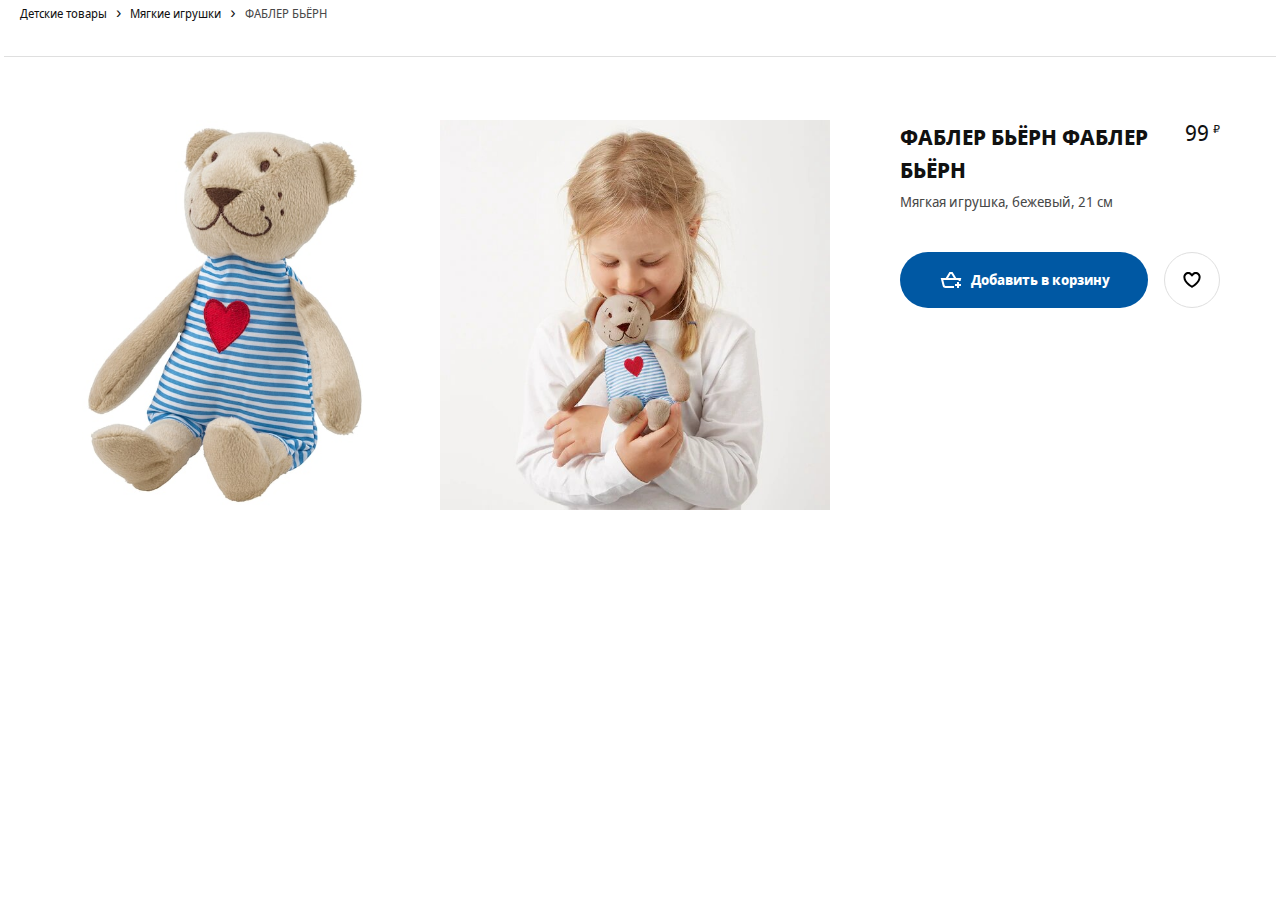
==== card.html @ f98097b5 "воркшоп начало" ====
<!DOCTYPE html>
<html lang="en">
<head>
	<meta charset="UTF-8">
	<meta name="viewport" content="width=device-width, user-scalable=no, initial-scale=1.0, maximum-scale=1.0, minimum-scale=1.0">
	<meta http-equiv="X-UA-Compatible" content="ie=edge">
	<link rel="apple-touch-icon" sizes="180x180" href="favicon/apple-touch-icon.png">
	<link rel="icon" type="image/png" sizes="32x32" href="favicon/favicon-32x32.png">
	<link rel="icon" type="image/png" sizes="16x16" href="favicon/favicon-16x16.png">
	<link rel="mask-icon" href="favicon/safari-pinned-tab.svg" color="#0058ab">
	<meta name="msapplication-TileColor" content="#0058ab">
	<meta name="theme-color" content="#0058ab">
	<title>Детские игрушки - IKEA</title>
	<link rel="stylesheet" href="styles/styles.css">
</head>
<body>
<main>
	<div class="container">
		<div class="breadcrumb">
			<nav role="navigation" aria-label="Breadcrumb" class="breadcrumb__nav">
				<ul class="breadcrumb__list">

					<li class="breadcrumb__list-item">
						<a href="goods.html?cat=Детские товары" class="breadcrumb__link"><span>Детские товары</span></a>
					</li>

					<li class="breadcrumb__list-item">
						<a href="goods.html?cat=Мягкие игрушки" class="breadcrumb__link"><span>Мягкие игрушки</span></a>
					</li>

					<li class="breadcrumb__list-item">
						<a href="#" class="breadcrumb__link"><span>ФАБЛЕР БЬЁРН</span></a>
					</li>

				</ul>
			</nav>
		</div>

		<div class="good wrapper">
			<div class="good-images">
				<div class="good-image__item">
					<img src="image/fabler-byorn-myagkaya-igrushka-bezhevyy__0710165_PE727396_S5.jpg" alt="">
				</div>
				<div class="good-image__item">
					<img src="image/fabler-byorn-myagkaya-igrushka-bezhevyy__0876865_PE611124_S5.jpg" alt="">
				</div>
			</div>
			<div class="good-item"> <!-- not-in-stock - нет в наличии-->
				<p class="good-item__new">Новинка</p>

				<div class="good-item__section">
					<div>
						<h2 class="good-item__header">ФАБЛЕР БЬЁРН ФАБЛЕР БЬЁРН</h2>
						<p class="good-item__description">Мягкая игрушка, бежевый, 21 см</p>

					</div>
					<p class="good-item__price">
						<span class="good-item__empty">Нет в наличии</span>
						<span class="good-item__price-value">99</span>
						<span class="good-item__currency">₽</span>
					</p>

				</div>
				<div class="good-item__buttons">
					<button type="button" class="btn btn-good" data-idd="idd001">
						<svg focusable="false" viewBox="0 0 24 24" class="btn-good-svg" aria-hidden="true">
							<path fill-rule="evenodd" clip-rule="evenodd" d="M10.4372 4H10.9993H12.0003H12.9996H13.5616L13.8538 4.48014L17.2112 9.99713H21H22.2806L21.9702 11.2396L21.5303 13H19.4688L19.7194 11.9971H4.28079L5.59143 17.2397C5.70272 17.6848 6.1027 17.9971 6.56157 17.9971H15V19.9971H6.56157C5.18496 19.9971 3.98502 19.0602 3.65114 17.7247L2.02987 11.2397L1.71924 9.99713H3.00002H6.78793L10.145 4.48017L10.4372 4ZM12.4375 6L14.87 9.99713H9.12911L11.5614 6H12.0003H12.4375ZM17.9961 16V14H19.9961V16H21.9961V18H19.9961V20H17.9961V18H15.9961V16H17.9961Z"></path>
						</svg>

						<span class="btn-good__label">Добавить в корзину</span>
					</button>
					<button type="button" class="btn btn-add-wishlist" data-idd="idd001">
						<svg focusable="false" viewBox="0 0 24 24" class="btn-add-wishlist__svg" aria-hidden="true">
							<path fill-rule="evenodd" clip-rule="evenodd" d="M12.336 5.52055C14.2336 3.62376 17.3096 3.62401 19.2069 5.52129C20.2067 6.52115 20.6796 7.85005 20.6259 9.15761C20.6151 12.2138 18.4184 14.8654 16.4892 16.6366C15.4926 17.5517 14.5004 18.2923 13.7593 18.8036C13.3879 19.0598 13.0771 19.2601 12.8574 19.3973C12.7475 19.466 12.6601 19.519 12.5992 19.5555C12.5687 19.5737 12.5448 19.5879 12.5279 19.5978L12.5079 19.6094L12.502 19.6129L12.5001 19.614C12.5001 19.614 12.4989 19.6147 11.9999 18.748C11.501 19.6147 11.5005 19.6144 11.5005 19.6144L11.4979 19.6129L11.4919 19.6094L11.472 19.5978C11.4551 19.5879 11.4312 19.5737 11.4007 19.5555C11.3397 19.519 11.2524 19.466 11.1425 19.3973C10.9227 19.2601 10.612 19.0598 10.2405 18.8036C9.49947 18.2923 8.50726 17.5517 7.51063 16.6366C5.58146 14.8654 3.38477 12.2139 3.37399 9.15765C3.32024 7.85008 3.79314 6.52117 4.79301 5.52129C6.69054 3.62376 9.76704 3.62376 11.6646 5.52129L11.9993 5.856L12.3353 5.52129L12.336 5.52055ZM11.9999 18.748L11.5005 19.6144L11.9999 19.9019L12.4989 19.6147L11.9999 18.748ZM11.9999 17.573C12.1727 17.462 12.384 17.3226 12.6236 17.1573C13.3125 16.6821 14.2267 15.9988 15.1366 15.1634C17.0157 13.4381 18.6259 11.2919 18.6259 9.13506V9.11213L18.627 9.08922C18.6626 8.31221 18.3844 7.52727 17.7926 6.9355C16.6762 5.81903 14.866 5.81902 13.7495 6.9355L13.7481 6.93689L11.9965 8.68166L10.2504 6.9355C9.13387 5.81903 7.3237 5.81903 6.20722 6.9355C5.61546 7.52727 5.33724 8.31221 5.3729 9.08922L5.37395 9.11213V9.13507C5.37395 11.2919 6.98418 13.4381 8.86325 15.1634C9.77312 15.9988 10.6874 16.6821 11.3762 17.1573C11.6159 17.3226 11.8271 17.462 11.9999 17.573Z"></path>
						</svg>
					</button>
				</div>

			</div>
		</div>


	</div>
</main>
</body>
</html>
---- styles/styles.css ----
/*
* Prefixed by https://autoprefixer.github.io
* PostCSS: v7.0.29,
* Autoprefixer: v9.7.6
* Browsers: last 4 version
*/

@font-face {
	font-family: 'Noto Sans';
	src: local('Noto Sans Display Regular'), local('NotoSansDisplay-Regular'), url('../fonts/Notosansdisplayregular.woff2') format('woff2'), url('../fonts/Notosansdisplayregular.woff') format('woff');
	font-weight: 400;
	font-style: normal;
}

@font-face {
	font-family: 'Noto Sans';
	src: local('Noto Sans Display Italic'), local('NotoSansDisplay-Italic'), url('../fonts/Notosansdisplayitalic.woff2') format('woff2'), url('../fonts/Notosansdisplayitalic.woff') format('woff');
	font-weight: 400;
	font-style: italic;
}

@font-face {
	font-family: 'Noto Sans';
	src: local('Noto Sans Display Bold'), local('NotoSansDisplay-Bold'), url('../fonts/Notosansdisplaybold.woff2') format('woff2'), url('../fonts/Notosansdisplaybold.woff') format('woff');
	font-weight: 700;
	font-style: normal;
}

@font-face {
	font-family: 'Noto Sans';
	src: local('Noto Sans Display Bold Italic'), local('NotoSansDisplay-BoldItalic'), url('../fonts/Notosansdisplaybolditalic.woff2') format('woff2'), url('../fonts/Notosansdisplaybolditalic.woff') format('woff');
	font-weight: 700;
	font-style: italic;
}

html {
	-webkit-box-sizing: border-box;
	box-sizing: border-box;
}

*,
*::before,
*::after {
	-webkit-box-sizing: inherit;
	box-sizing: inherit;
}

body {
	min-width: 320px;
	margin: 0;

	background-color: #fff; /*под проект*/
	font-family: Noto Sans, Arial, sans-serif; /*в "" свой шрифт под проект*/

	font-size: 16px;
	color: #111;
	line-height: 1.5;
	-webkit-font-smoothing: subpixel-antialiased;
}

button, input {
	font: inherit;
}

button {
	cursor: pointer;
}

img {
	max-width: 100%;
	width: 100%;
	height: auto;
}

a {
	text-decoration: none;
	color: inherit;
}

ul {
	list-style: none;
	padding: 0;
	margin: 0;
}

h1, h2, h3, p {
	padding: 0;
	margin: 0;
}

/* container */

.container {
	max-width: 100rem;
	margin: 0 auto;
	padding: 0 1.25rem;
}

.visually-hidden {
	position: absolute !important;
	clip: rect(1px 1px 1px 1px);
	clip: rect(1px, 1px, 1px, 1px);
	padding: 0 !important;
	border: 0 !important;
	height: 1px !important;
	width: 1px !important;
	overflow: hidden;
}

/* при работе с float */

.clearfix::after {
	content: "";
	display: table;
	clear: both;
}

header {
	margin-bottom: 3.75rem;
}

.header {
	display: -ms-grid;
	display: grid;
	grid-gap: 1.25rem;
	-ms-grid-columns: 2fr 1.25rem 2fr 1.25rem 16fr 1.25rem 1fr 1.25rem 1fr;
	grid-template-columns: 2fr 2fr 16fr 1fr 1fr;
	-webkit-box-align: center;
	-ms-flex-align: center;
	align-items: center;
	padding: 1.75rem 0;
}

footer {
	background-color: #f5f5f5;
	margin-top: 3.75rem;
	padding: 3.75rem 0 0 0;
}

.footer {
	display: -ms-grid;
	display: grid;
	-ms-grid-columns: 1fr 1fr 1fr;
	grid-template-columns: 1fr 1fr 1fr;
}

.main-header {
	margin-bottom: 1.875rem
}

.btn {
	background-color: transparent;
	outline: transparent;
	border-radius: 50%;
	width: 40px;
	height: 40px;
	display: -webkit-box;
	display: -ms-flexbox;
	display: flex;
	-webkit-box-align: center;
	-ms-flex-align: center;
	align-items: center;
	-webkit-box-pack: center;
	-ms-flex-pack: center;
	justify-content: center;
	border: 1px solid transparent;
}

.btn:hover {
	background-color: #f5f5f5;
	color: #111;
}

.svg-icon {
	fill: currentColor;
}

.logo {
	text-align: center;
	width: 75px;
	height: 30px;

}

.search {
	position: relative;
	-webkit-box-flex: 1;
	-ms-flex-positive: 1;
	flex-grow: 1;
	height: 50px;
	margin: 0 40px;
}

.search-input {
	-webkit-appearance: none;
	-moz-appearance: none;
	appearance: none;
	background-color: #f5f5f5;
	display: block;
	appearance: none;
	width: 100%;
	height: 100%;
	padding: .5rem 3.5rem;
	margin: 0 auto;
	line-height: 1.5;
	border: 0;
	border-radius: 50em;
	outline: 0;
	-webkit-box-shadow: none;
	box-shadow: none;
	-webkit-transition: background .2s;
	-o-transition: background .2s;
	transition: background .2s;
}

.search-btn {
	position: absolute;
	top: 0.9rem;
	right: 0.9rem;
	background-image: url("data:image/svg+xml;charset=utf-8,%3Csvg width='16' height='17' fill='%23484848' xmlns='http://www.w3.org/2000/svg'%3E%3Cpath fill-rule='evenodd' clip-rule='evenodd' d='M6.5 11a4.5 4.5 0 110-9 4.5 4.5 0 010 9zm4.968-.307a6.5 6.5 0 10-1.514 1.315l3.996 3.996 1.414-1.414-3.896-3.897z'/%3E%3C/svg%3E");
	background-repeat: no-repeat;
	background-size: contain;
	width: 2.5rem;
	height: 1.5rem;
	background-position: center;
}

.offer {
	position: relative;
}

.offer-extra {
	position: absolute;
	padding: .9rem;
	color: #111;
	left: 1.25rem;
	bottom: 1.25rem;
	display: -webkit-box;
	display: -ms-flexbox;
	display: flex;
	background: #fff;
	-webkit-box-orient: vertical;
	-webkit-box-direction: normal;
	-ms-flex-direction: column;
	flex-direction: column;
	-webkit-box-align: start;
	-ms-flex-align: start;
	align-items: flex-start;
	max-width: 19rem;
	min-width: 13rem;
	font-size: .9rem;
	line-height: 1.5;
	font-weight: bold;
	word-break: break-word;
}

.offer-arrow {
	display: inline-block;
	height: 1.5rem;
	width: 1.5rem;
	vertical-align: middle;
	fill: currentColor;
	margin-top: 1.875rem;

}


.footer-header {
	line-height: 2rem;
	font-size: 1.25rem;
	padding: 0 0 1rem 0;

}

.footer-list {
	margin-bottom: .8rem;
}

.footer-list > a {
	color: #484848;
}

.footer-list > a:hover {
	color: #111;
	text-decoration: underline;
}

.catalog {
	position: fixed;
	z-index: 999;
	top: 0;
	left: -100%;
	bottom: 0;
	background-color: #fff;
	overflow-y: auto;
	overflow-x: hidden;
	-webkit-transition: left 0.2s 0s;
	-o-transition: left 0.2s 0s;
	transition: left 0.2s 0s;
	width: 20rem;
	padding: 6rem 4rem 3rem;

}

.catalog.open {
	left: 0;
}

.catalog-btn {
	position: absolute;
	top: 3rem;
	left: 3rem;
}

.catalog-list__item,
.subcatalog-list__item {
	cursor: pointer;
	color: #111;


}

.catalog-list__item a,
.subcatalog-list__item a {
	text-decoration: underline;
	display: block;
}

.catalog-list__item a {
	padding: .5rem 1.5rem .5rem 0;
}

.subcatalog-list__item a {
	padding: .5rem 0;
}

.catalog-list__item:hover a,
.subcatalog-list__item:hover a {
	text-decoration: underline;
}

.catalog-list__item.active {
	background-repeat: no-repeat;
	background-position: right 0 center;
	background-image: url('data:image/svg+xml;utf8,<svg width="24" height="24" viewBox="0 0 24 24" fill="none" xmlns="http://www.w3.org/2000/svg"><path fill-rule="evenodd" clip-rule="evenodd" d="M15.5996 11.9999L9.81456 17.7857L8.40026 16.3716L12.7714 11.9999L8.40026 7.62823L9.81457 6.21411L15.5996 11.9999Z" fill="%23959595"/></svg>');
}

.subcatalog {
	position: fixed;
	z-index: 998;
	top: 0;
	left: -100%;
	bottom: 0;
	background-color: #fff;
	overflow-y: auto;
	overflow-x: hidden;
	-webkit-transition: left, right 0.2s 0s;
	-o-transition: left, right 0.2s 0s;
	transition: left, right 0.2s 0s;
	width: 25rem;
	padding: 6rem 4rem 3rem;
	border-left: 2px solid #ccc;
}

.subcatalog.subopen {
	left: 20rem;
	display: block;
}

.overlay {
	display: block;
	position: fixed;
	z-index: 899;
	top: 0;
	bottom: 0;
	right: 0;
	left: 0;
	background-color: black;
	-webkit-transition: all .2s ease;
	-o-transition: all .2s ease;
	transition: all .2s ease;
	opacity: 0;
	pointer-events: none;
}

.overlay.active {
	opacity: 0.25;
	pointer-events: all;
}


.wrapper {
	position: relative;
	margin-top: 4rem;
}

.wrapper:before {
	content: '';
	width: calc(100% + 2rem);
	display: block;
	position: absolute;
	top: -2rem;
	z-index: 99;
	margin: 0 -1rem;
	border-bottom: 1px solid #dfdfdf;
}

.good {
	display: -ms-grid;
	display: grid;
	-ms-grid-columns: minmax(0, 1fr) 1.25rem minmax(0, 1fr) 1.25rem minmax(0, 1fr) 1.25rem minmax(0, 1fr) 1.25rem minmax(0, 1fr) 1.25rem minmax(0, 1fr) 1.25rem minmax(0, 1fr) 1.25rem minmax(0, 1fr) 1.25rem minmax(0, 1fr) 1.25rem minmax(0, 1fr) 1.25rem minmax(0, 1fr) 1.25rem minmax(0, 1fr);
	grid-template-columns: repeat(12, minmax(0, 1fr));
	grid-column-gap: 1.25rem;
	padding-top: 2rem;
}

.good-images {
	display: -webkit-box;
	display: -ms-flexbox;
	display: flex;
	-ms-flex-wrap: wrap;
	flex-wrap: wrap;
	-ms-grid-column: 1;
	grid-column-start: 1;
	-ms-grid-column-span: 8;
	grid-column-end: 9;
	-ms-flex-pack: distribute;
	justify-content: space-around;


}

.good-image__item {
	width: calc(50% - 1.25rem);
	margin-left: .625rem;
	margin-right: .625rem;
	min-height: 500px;
}


.good-item {
	-ms-grid-column: 9;
	grid-column-start: 9;
	-ms-grid-column-span: 4;
	grid-column-end: 13;
	padding: 0 2.5rem;
}

.good-item__section {
	margin-bottom: 2.5rem;
}

.good-item__new {
	display: none;
}


.good-item__empty {
	display: none;
}

.not-in-stock .good-item__empty {
	display: block;
}

.not-in-stock .btn-good {
	display: none;
}

.good-item__header {
	font-size: 1.375rem;
	line-height: 1.5;
	font-weight: 700;
	text-transform: uppercase;
	margin-bottom: .3rem;
}

.good-item__description {
	line-height: 1.5;
	letter-spacing: 0;
	font-weight: 400;
	color: #484848;
	font-size: .875rem;
}

.good-item__price {
	white-space: nowrap;
	text-align: right;
}

.good-item__section {
	display: -webkit-box;
	display: -ms-flexbox;
	display: flex;
	-webkit-box-pack: justify;
	-ms-flex-pack: justify;
	justify-content: space-between;
}

.good-item__price-value {
	line-height: 1.1875;
	font-size: 1.375rem;
}

.good-item__currency {
	line-height: .9;
	font-size: .6875rem;
	vertical-align: text-top;
}

.not-in-stock .good-item__price-value,
.not-in-stock .good-item__currency {
	display: none;
}

.good-item__buttons {
	display: -webkit-box;
	display: -ms-flexbox;
	display: flex;
	-webkit-box-pack: justify;
	-ms-flex-pack: justify;
	justify-content: space-between;
	-webkit-box-align: center;
	-ms-flex-align: center;
	align-items: center;
	width: 100%;
}

.btn-good {
	margin-right: 1rem;
	-webkit-box-flex: 1;
	-ms-flex-positive: 1;
	flex-grow: 1;
	-ms-flex-negative: 1;
	flex-shrink: 1;
	position: relative;
	background: #0058a3;
	color: #fff;
	border-radius: 52px;
	padding: 0 2rem;
	display: -webkit-box;
	display: -ms-flexbox;
	display: flex;
	height: 3.5rem;
	-webkit-box-align: center;
	-ms-flex-align: center;
	align-items: center;
}

.btn-good-svg {
	margin-right: .5rem;
	vertical-align: top;
	-ms-flex-negative: 0;
	flex-shrink: 0;
	display: inline-block;
	height: 1.5rem;
	width: 1.5rem;
	fill: #fff;
}

.btn-good:hover {
	color: #0058a3;
}

.btn-good:hover .btn-good-svg {
	fill: #0058a3;
}

.btn-good__label {
	text-align: center;
	border: 0;
	font-weight: 700;
	font-size: .875rem;
	line-height: 1.42857;
}

.btn-add-wishlist {
	background: rgba(0, 0, 0, 0);
	color: #111;
	border-radius: 40px;
	padding: 0 .9375rem;
	border: 1px solid #dfdfdf;
	height: 3.5rem;
	width: 3.5rem;
	margin-left: auto;
}

.btn-add-wishlist__svg {
	height: 1.5rem;
	width: 1.5rem;

}

.btn-add-wishlist:hover .btn-add-wishlist__svg {
	fill: red;
}

.btn-add-wishlist.contains-wishlist .btn-add-wishlist__svg {
	fill: red;

}

.btn-add-wishlist:hover.contains-wishlist .btn-add-wishlist__svg {
	fill: black;
}


.goods-list {
	display: -ms-grid;
	display: grid;
	grid-template-columns: repeat(4, 1fr);
}

.goods-list__item {
	margin-bottom: 2rem;
}


.goods-item {
	position: relative;
	display: -webkit-box;
	display: -ms-flexbox;
	display: flex;
	-webkit-box-orient: vertical;
	-webkit-box-direction: normal;
	-ms-flex-direction: column;
	flex-direction: column;
	-webkit-box-pack: justify;
	-ms-flex-pack: justify;
	justify-content: space-between;
	height: 100%;
}

.goods-item__img {
	height: 380px;
	display: table-cell;
	vertical-align: middle
}


.btn-add-card {
	position: absolute;
	opacity: 0;
	-webkit-transition: opacity 0.2s 0s;
	-o-transition: opacity 0.2s 0s;
	transition: opacity 0.2s 0s;
	right: 1rem;
	bottom: 0.5rem;
	background-color: rgb(0, 88, 163);
	border: 1px solid rgb(0, 88, 163);
	background-repeat: no-repeat;
	background-position: center;
	background-image: url("data:image/svg+xml;utf8,<svg width='24' height='24' xmlns='http://www.w3.org/2000/svg' viewBox='0 0 24 24'><path fill-rule='evenodd' clip-rule='evenodd' d='M10.4372 4H10.9993H12.0003H12.9996H13.5616L13.8538 4.48014L17.2112 9.99713H21H22.2806L21.9702 11.2396L21.5303 13H19.4688L19.7194 11.9971H4.28079L5.59143 17.2397C5.70272 17.6848 6.1027 17.9971 6.56157 17.9971H15V19.9971H6.56157C5.18496 19.9971 3.98502 19.0602 3.65114 17.7247L2.02987 11.2397L1.71924 9.99713H3.00002H6.78793L10.145 4.48017L10.4372 4ZM12.4375 6L14.87 9.99713H9.12911L11.5614 6H12.0003H12.4375ZM17.9961 16V14H19.9961V16H21.9961V18H19.9961V20H17.9961V18H15.9961V16H17.9961Z' fill='white' /></svg>");
}

.btn-add-card:hover {
	background-color: rgb(255, 255, 255);
	background-image: url("data:image/svg+xml;utf8,<svg width='24' height='24' xmlns='http://www.w3.org/2000/svg' viewBox='0 0 24 24'><path fill-rule='evenodd' clip-rule='evenodd' d='M10.4372 4H10.9993H12.0003H12.9996H13.5616L13.8538 4.48014L17.2112 9.99713H21H22.2806L21.9702 11.2396L21.5303 13H19.4688L19.7194 11.9971H4.28079L5.59143 17.2397C5.70272 17.6848 6.1027 17.9971 6.56157 17.9971H15V19.9971H6.56157C5.18496 19.9971 3.98502 19.0602 3.65114 17.7247L2.02987 11.2397L1.71924 9.99713H3.00002H6.78793L10.145 4.48017L10.4372 4ZM12.4375 6L14.87 9.99713H9.12911L11.5614 6H12.0003H12.4375ZM17.9961 16V14H19.9961V16H21.9961V18H19.9961V20H17.9961V18H15.9961V16H17.9961Z' fill='rgb(0, 88, 163)' /></svg>");

}

.goods-item:hover .btn-add-card {
	opacity: 1;
}

.goods-item__header {
	margin-top: auto;
	margin-bottom: 1rem;
}

.goods-item__new {
	line-height: 1.42857;
	color: #ca5008;
	font-weight: 700;
	font-size: 0.8rem;
}

.goods-item__link {
	display: block;
	height: 100%;
}

.goods-item__description {
	margin-bottom: 1rem;
	font-size: .875rem;
	line-height: 1.42857;
}

.goods-item__price {
	min-height: calc(40px + 0.5rem);
	padding-bottom: 0.5rem;
	font-weight: 700;
}

.goods-item__price-value {
	font-size: 1.375rem;
}

.goods-item__currency {
	line-height: .9;
	font-size: .6875rem;
	vertical-align: text-top;
}


.breadcrumb__list-item {
	display: inline;
}

.breadcrumb__list-item:after {
	content: "\0203A";
	display: inline;
	margin: 0 .3125rem;
	font-size: 1rem;
	line-height: 1.125;
}

.breadcrumb__list-item:last-child:after {
	content: "";
}

.breadcrumb__link {
	font-size: .75rem;
	line-height: 1.5;
	font-weight: 400;
	vertical-align: middle;
}

.breadcrumb__list-item:last-child .breadcrumb__link {
	color: #484848;
	pointer-events: none;
	cursor: auto;
}

.cart-wrapper {
	max-width: 768px;
}

.cart-header {
	text-align: center;
}

.product {
	display: -ms-grid;
	display: grid;
	-ms-grid-columns: 152px 4fr 6fr;
	grid-template-columns: 152px 4fr 6fr;
	-ms-grid-rows: auto;
	grid-template-rows: auto;
	font-size: .81rem;
	line-height: 1.385;
}

.product > *:nth-child(1) {
	-ms-grid-row: 1;
	-ms-grid-column: 1;
}

.product > *:nth-child(2) {
	-ms-grid-row: 1;
	-ms-grid-column: 2;
}

.product > *:nth-child(3) {
	-ms-grid-row: 1;
	-ms-grid-column: 3;
}

.product__image-container {
	-ms-grid-column: 1;
	grid-column: 1;
	-ms-grid-row: 1;
	-ms-grid-row-span: 2;
	grid-row: 1/3;
	padding-right: 1rem;
}

.product__description {
	-ms-grid-column: 2;
	grid-column: 2;
	-ms-grid-row: 1;
	grid-row: 1;
}

.product__name {
	font-size: 1.2rem;
	margin-bottom: .5rem;
	font-weight: 700;
	text-transform: uppercase;
	word-break: break-word;
}

.product__prices {
	-ms-grid-column: 3;
	grid-column: 3;
	-ms-grid-row: 1;
	grid-row: 1;
	text-align: right;
	padding-top: 0;
}

.product__controls {
	-ms-grid-column: 3;
	grid-column: 3;
	-ms-grid-row: 2;
	grid-row: 2;
	margin-top: .5rem;
	display: -webkit-box;
	display: -ms-flexbox;
	display: flex;
	-webkit-box-pack: end;
	-ms-flex-pack: end;
	justify-content: flex-end;
}

.btn-remove {
	color: #444;
	border-color: #666;
	border-radius: unset;
}

.product__total {
	font-weight: 700;
	font-size: 1.06rem;
	line-height: 1.2;
}

.product-controls__remove {
	width: 12.5%;
}

.product-controls__quantity {
	width: 25%;
	margin-left: .5rem;
}

.cart-header {
	margin-bottom: 3rem;
}

.cart-item {
	margin-bottom: 2rem;
}

.cart-total {
	display: -webkit-box;
	display: -ms-flexbox;
	display: flex;
	-webkit-box-pack: justify;
	-ms-flex-pack: justify;
	justify-content: space-between;
	padding: .35rem 0;
	font-weight: 700;
	font-size: 14px;
	text-align: initial;
	border: dashed #cacaca;
	border-width: 1px 0;
}

.cart-checkout {
	color: #ffffff;
	padding: 12px 62px;
	background-color: #3a6e9f;
	border: none;
	display: block;
	margin: 1rem auto;
}

.cart-form {
	margin: 1rem 0;
	text-align: center;
}

.cart-form label {
	display: block;
	margin: 1rem;
}

select {
	width: 100%;
	max-width: 352px;
	height: 40px;
	margin: 0;
	padding: 0 10px;
	border: 1px solid #666;
	border-radius: 2px;
	background: #fff url(../image/chevron-down-thin-24.1667eab2.svg) no-repeat right 8px center/1.5rem;
	-webkit-appearance: none;
	-moz-appearance: none;
	appearance: none;
	font-size: 1rem;
	line-height: 1.15;
	font-family: inherit;
	text-transform: none;
}

@media (max-width: 1200px) {
	.goods-list {
		grid-template-columns: repeat(3, 1fr);
	}
}

@media (max-width: 768px) {
	.goods-list {
		grid-template-columns: repeat(2, 1fr);
	}

	.header {
		-ms-grid-columns: 1fr 1.25rem 2fr 1.25rem 1fr 1.25rem 1fr;
		grid-template-columns: 1fr 2fr 1fr 1fr;
		-ms-grid-rows: auto 1.25rem auto 1.25rem auto;
		grid-template-areas: "burger logo wishlist cart" "main main . sidebar" "footer footer footer footer";
	}

	.btn-burger {
		grid-area: burger;
	}

	.logo {
		grid-area: logo;
	}

	.btn-wishlist {
		grid-area: wishlist;
	}

	.btn-cart {
		grid-area: cart;
	}

	.search {
		grid-area: search;
		-ms-grid-row: 2;
		grid-row: 2;
		-ms-grid-column-span: 5;
		grid-column-end: 6;
		-ms-grid-column: 1;
		grid-column-start: 1;
		margin: 0;
	}

	.footer {
		-ms-grid-rows: auto;
		grid-template-rows: auto;
		-webkit-box-pack: center;
		-ms-flex-pack: center;
		justify-content: center;
		grid-template-areas: "catalog" "about" "connection";
		-ms-grid-columns: 300px;
		grid-template-columns: 300px

	}

	.footer-catalog {
		grid-area: catalog;
		margin-bottom: 50px;
	}

	.footer-about {
		grid-area: about;
		margin-bottom: 50px;
	}

	.footer-connection {
		grid-area: connection;
		margin-bottom: 50px;
	}

	.catalog {
		width: 50%;
	}

	.subcatalog {
		width: 50%;
		left: auto;
		right: -100%;
	}

	.subcatalog.subopen {
		right: 0;
		left: auto;
	}
}

@media (max-width: 768px) {

	.footer-catalog {
		-ms-grid-row: 1;
		-ms-grid-column: 1

	}

	.footer-about {
		-ms-grid-row: 2;
		-ms-grid-column: 1

	}

	.footer-connection {
		-ms-grid-row: 3;
		-ms-grid-column: 1

	}
}

@media (max-width: 768px) {

	.btn-burger {
		-ms-grid-row: 1;
		-ms-grid-column: 1;
	}

	.logo {
		-ms-grid-row: 1;
		-ms-grid-column: 3;
	}

	.btn-wishlist {
		-ms-grid-row: 1;
		-ms-grid-column: 5;
	}

	.btn-cart {
		-ms-grid-row: 1;
		-ms-grid-column: 7;
	}
}

@media (max-width: 576px) {
	.goods-list {
		-ms-grid-columns: 1fr;
		grid-template-columns: 1fr;
	}

	.catalog {
		width: 100%;
	}

	.subcatalog {
		z-index: 999;
		width: 100%;
	}

	.subcatalog.subopen {
		right: 0;
	}
}
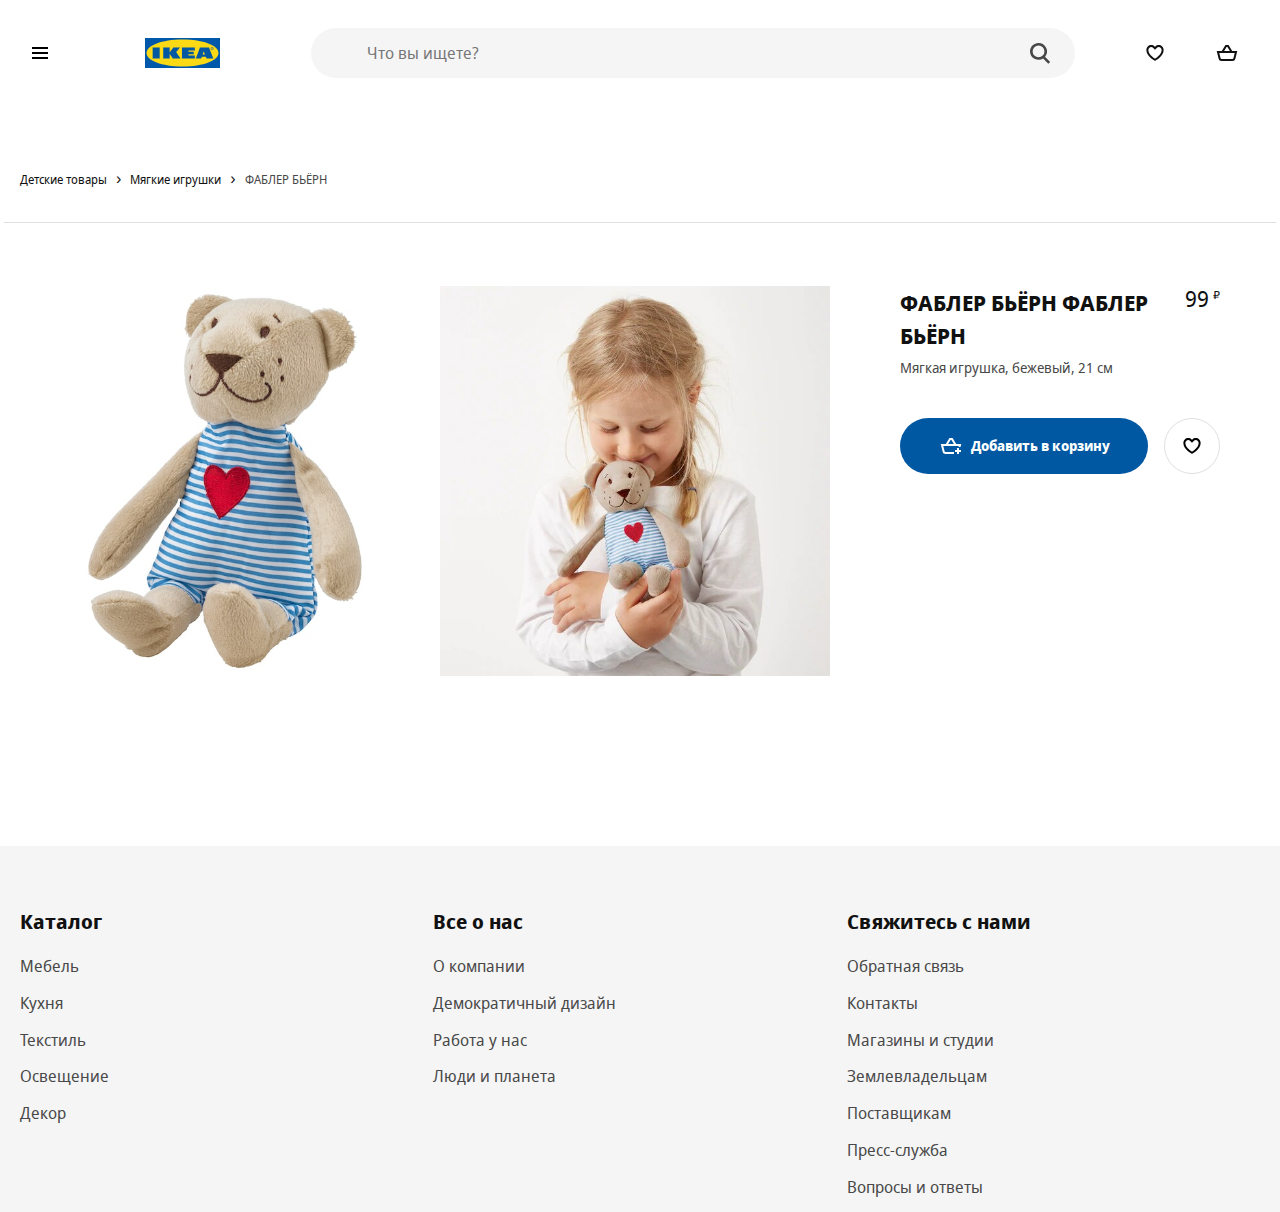
==== commit cd6d7399: "делает ДЗ№1 ( Домашнее задание Повторить то, что писали на трансляции  Сгенерировать footer, catalog" ====
--- a/card.html
+++ b/card.html
@@ -1,86 +1,146 @@
 <!DOCTYPE html>
 <html lang="en">
-<head>
-	<meta charset="UTF-8">
-	<meta name="viewport" content="width=device-width, user-scalable=no, initial-scale=1.0, maximum-scale=1.0, minimum-scale=1.0">
-	<meta http-equiv="X-UA-Compatible" content="ie=edge">
-	<link rel="apple-touch-icon" sizes="180x180" href="favicon/apple-touch-icon.png">
-	<link rel="icon" type="image/png" sizes="32x32" href="favicon/favicon-32x32.png">
-	<link rel="icon" type="image/png" sizes="16x16" href="favicon/favicon-16x16.png">
-	<link rel="mask-icon" href="favicon/safari-pinned-tab.svg" color="#0058ab">
-	<meta name="msapplication-TileColor" content="#0058ab">
-	<meta name="theme-color" content="#0058ab">
-	<title>Детские игрушки - IKEA</title>
-	<link rel="stylesheet" href="styles/styles.css">
-</head>
-<body>
-<main>
-	<div class="container">
-		<div class="breadcrumb">
-			<nav role="navigation" aria-label="Breadcrumb" class="breadcrumb__nav">
-				<ul class="breadcrumb__list">
+  <head>
+    <meta charset="UTF-8" />
+    <meta
+      name="viewport"
+      content="width=device-width, user-scalable=no, initial-scale=1.0, maximum-scale=1.0, minimum-scale=1.0"
+    />
+    <meta http-equiv="X-UA-Compatible" content="ie=edge" />
+    <link
+      rel="apple-touch-icon"
+      sizes="180x180"
+      href="favicon/apple-touch-icon.png"
+    />
+    <link
+      rel="icon"
+      type="image/png"
+      sizes="32x32"
+      href="favicon/favicon-32x32.png"
+    />
+    <link
+      rel="icon"
+      type="image/png"
+      sizes="16x16"
+      href="favicon/favicon-16x16.png"
+    />
+    <link
+      rel="mask-icon"
+      href="favicon/safari-pinned-tab.svg"
+      color="#0058ab"
+    />
+    <meta name="msapplication-TileColor" content="#0058ab" />
+    <meta name="theme-color" content="#0058ab" />
+    <title>Детские игрушки - IKEA</title>
+    <link rel="stylesheet" href="styles/styles.css" />
+    <script src="script/generateHeader.js" defer type="module"></script>
+    <script src="script/generateCatalog.js" defer type="module"></script>
+    <script src="script/generateSubCatalog.js" defer type="module"></script>
+    <script src="script/generateFooter.js" defer type="module"></script>
+    <script src="script/main.js" defer type="module"></script>
+  </head>
+  <body>
+    <main>
+      <div class="container">
+        <div class="breadcrumb">
+          <nav
+            role="navigation"
+            aria-label="Breadcrumb"
+            class="breadcrumb__nav"
+          >
+            <ul class="breadcrumb__list">
+              <li class="breadcrumb__list-item">
+                <a href="goods.html?cat=Детские товары" class="breadcrumb__link"
+                  ><span>Детские товары</span></a
+                >
+              </li>
 
-					<li class="breadcrumb__list-item">
-						<a href="goods.html?cat=Детские товары" class="breadcrumb__link"><span>Детские товары</span></a>
-					</li>
+              <li class="breadcrumb__list-item">
+                <a href="goods.html?cat=Мягкие игрушки" class="breadcrumb__link"
+                  ><span>Мягкие игрушки</span></a
+                >
+              </li>
 
-					<li class="breadcrumb__list-item">
-						<a href="goods.html?cat=Мягкие игрушки" class="breadcrumb__link"><span>Мягкие игрушки</span></a>
-					</li>
+              <li class="breadcrumb__list-item">
+                <a href="#" class="breadcrumb__link"
+                  ><span>ФАБЛЕР БЬЁРН</span></a
+                >
+              </li>
+            </ul>
+          </nav>
+        </div>
 
-					<li class="breadcrumb__list-item">
-						<a href="#" class="breadcrumb__link"><span>ФАБЛЕР БЬЁРН</span></a>
-					</li>
+        <div class="good wrapper">
+          <div class="good-images">
+            <div class="good-image__item">
+              <img
+                src="image/fabler-byorn-myagkaya-igrushka-bezhevyy__0710165_PE727396_S5.jpg"
+                alt=""
+              />
+            </div>
+            <div class="good-image__item">
+              <img
+                src="image/fabler-byorn-myagkaya-igrushka-bezhevyy__0876865_PE611124_S5.jpg"
+                alt=""
+              />
+            </div>
+          </div>
+          <div class="good-item">
+            <!-- not-in-stock - нет в наличии-->
+            <p class="good-item__new">Новинка</p>
 
-				</ul>
-			</nav>
-		</div>
+            <div class="good-item__section">
+              <div>
+                <h2 class="good-item__header">ФАБЛЕР БЬЁРН ФАБЛЕР БЬЁРН</h2>
+                <p class="good-item__description">
+                  Мягкая игрушка, бежевый, 21 см
+                </p>
+              </div>
+              <p class="good-item__price">
+                <span class="good-item__empty">Нет в наличии</span>
+                <span class="good-item__price-value">99</span>
+                <span class="good-item__currency">₽</span>
+              </p>
+            </div>
+            <div class="good-item__buttons">
+              <button type="button" class="btn btn-good" data-idd="idd001">
+                <svg
+                  focusable="false"
+                  viewBox="0 0 24 24"
+                  class="btn-good-svg"
+                  aria-hidden="true"
+                >
+                  <path
+                    fill-rule="evenodd"
+                    clip-rule="evenodd"
+                    d="M10.4372 4H10.9993H12.0003H12.9996H13.5616L13.8538 4.48014L17.2112 9.99713H21H22.2806L21.9702 11.2396L21.5303 13H19.4688L19.7194 11.9971H4.28079L5.59143 17.2397C5.70272 17.6848 6.1027 17.9971 6.56157 17.9971H15V19.9971H6.56157C5.18496 19.9971 3.98502 19.0602 3.65114 17.7247L2.02987 11.2397L1.71924 9.99713H3.00002H6.78793L10.145 4.48017L10.4372 4ZM12.4375 6L14.87 9.99713H9.12911L11.5614 6H12.0003H12.4375ZM17.9961 16V14H19.9961V16H21.9961V18H19.9961V20H17.9961V18H15.9961V16H17.9961Z"
+                  ></path>
+                </svg>
 
-		<div class="good wrapper">
-			<div class="good-images">
-				<div class="good-image__item">
-					<img src="image/fabler-byorn-myagkaya-igrushka-bezhevyy__0710165_PE727396_S5.jpg" alt="">
-				</div>
-				<div class="good-image__item">
-					<img src="image/fabler-byorn-myagkaya-igrushka-bezhevyy__0876865_PE611124_S5.jpg" alt="">
-				</div>
-			</div>
-			<div class="good-item"> <!-- not-in-stock - нет в наличии-->
-				<p class="good-item__new">Новинка</p>
-
-				<div class="good-item__section">
-					<div>
-						<h2 class="good-item__header">ФАБЛЕР БЬЁРН ФАБЛЕР БЬЁРН</h2>
-						<p class="good-item__description">Мягкая игрушка, бежевый, 21 см</p>
-
-					</div>
-					<p class="good-item__price">
-						<span class="good-item__empty">Нет в наличии</span>
-						<span class="good-item__price-value">99</span>
-						<span class="good-item__currency">₽</span>
-					</p>
-
-				</div>
-				<div class="good-item__buttons">
-					<button type="button" class="btn btn-good" data-idd="idd001">
-						<svg focusable="false" viewBox="0 0 24 24" class="btn-good-svg" aria-hidden="true">
-							<path fill-rule="evenodd" clip-rule="evenodd" d="M10.4372 4H10.9993H12.0003H12.9996H13.5616L13.8538 4.48014L17.2112 9.99713H21H22.2806L21.9702 11.2396L21.5303 13H19.4688L19.7194 11.9971H4.28079L5.59143 17.2397C5.70272 17.6848 6.1027 17.9971 6.56157 17.9971H15V19.9971H6.56157C5.18496 19.9971 3.98502 19.0602 3.65114 17.7247L2.02987 11.2397L1.71924 9.99713H3.00002H6.78793L10.145 4.48017L10.4372 4ZM12.4375 6L14.87 9.99713H9.12911L11.5614 6H12.0003H12.4375ZM17.9961 16V14H19.9961V16H21.9961V18H19.9961V20H17.9961V18H15.9961V16H17.9961Z"></path>
-						</svg>
-
-						<span class="btn-good__label">Добавить в корзину</span>
-					</button>
-					<button type="button" class="btn btn-add-wishlist" data-idd="idd001">
-						<svg focusable="false" viewBox="0 0 24 24" class="btn-add-wishlist__svg" aria-hidden="true">
-							<path fill-rule="evenodd" clip-rule="evenodd" d="M12.336 5.52055C14.2336 3.62376 17.3096 3.62401 19.2069 5.52129C20.2067 6.52115 20.6796 7.85005 20.6259 9.15761C20.6151 12.2138 18.4184 14.8654 16.4892 16.6366C15.4926 17.5517 14.5004 18.2923 13.7593 18.8036C13.3879 19.0598 13.0771 19.2601 12.8574 19.3973C12.7475 19.466 12.6601 19.519 12.5992 19.5555C12.5687 19.5737 12.5448 19.5879 12.5279 19.5978L12.5079 19.6094L12.502 19.6129L12.5001 19.614C12.5001 19.614 12.4989 19.6147 11.9999 18.748C11.501 19.6147 11.5005 19.6144 11.5005 19.6144L11.4979 19.6129L11.4919 19.6094L11.472 19.5978C11.4551 19.5879 11.4312 19.5737 11.4007 19.5555C11.3397 19.519 11.2524 19.466 11.1425 19.3973C10.9227 19.2601 10.612 19.0598 10.2405 18.8036C9.49947 18.2923 8.50726 17.5517 7.51063 16.6366C5.58146 14.8654 3.38477 12.2139 3.37399 9.15765C3.32024 7.85008 3.79314 6.52117 4.79301 5.52129C6.69054 3.62376 9.76704 3.62376 11.6646 5.52129L11.9993 5.856L12.3353 5.52129L12.336 5.52055ZM11.9999 18.748L11.5005 19.6144L11.9999 19.9019L12.4989 19.6147L11.9999 18.748ZM11.9999 17.573C12.1727 17.462 12.384 17.3226 12.6236 17.1573C13.3125 16.6821 14.2267 15.9988 15.1366 15.1634C17.0157 13.4381 18.6259 11.2919 18.6259 9.13506V9.11213L18.627 9.08922C18.6626 8.31221 18.3844 7.52727 17.7926 6.9355C16.6762 5.81903 14.866 5.81902 13.7495 6.9355L13.7481 6.93689L11.9965 8.68166L10.2504 6.9355C9.13387 5.81903 7.3237 5.81903 6.20722 6.9355C5.61546 7.52727 5.33724 8.31221 5.3729 9.08922L5.37395 9.11213V9.13507C5.37395 11.2919 6.98418 13.4381 8.86325 15.1634C9.77312 15.9988 10.6874 16.6821 11.3762 17.1573C11.6159 17.3226 11.8271 17.462 11.9999 17.573Z"></path>
-						</svg>
-					</button>
-				</div>
-
-			</div>
-		</div>
-
-
-	</div>
-</main>
-</body>
-</html>+                <span class="btn-good__label">Добавить в корзину</span>
+              </button>
+              <button
+                type="button"
+                class="btn btn-add-wishlist"
+                data-idd="idd001"
+              >
+                <svg
+                  focusable="false"
+                  viewBox="0 0 24 24"
+                  class="btn-add-wishlist__svg"
+                  aria-hidden="true"
+                >
+                  <path
+                    fill-rule="evenodd"
+                    clip-rule="evenodd"
+                    d="M12.336 5.52055C14.2336 3.62376 17.3096 3.62401 19.2069 5.52129C20.2067 6.52115 20.6796 7.85005 20.6259 9.15761C20.6151 12.2138 18.4184 14.8654 16.4892 16.6366C15.4926 17.5517 14.5004 18.2923 13.7593 18.8036C13.3879 19.0598 13.0771 19.2601 12.8574 19.3973C12.7475 19.466 12.6601 19.519 12.5992 19.5555C12.5687 19.5737 12.5448 19.5879 12.5279 19.5978L12.5079 19.6094L12.502 19.6129L12.5001 19.614C12.5001 19.614 12.4989 19.6147 11.9999 18.748C11.501 19.6147 11.5005 19.6144 11.5005 19.6144L11.4979 19.6129L11.4919 19.6094L11.472 19.5978C11.4551 19.5879 11.4312 19.5737 11.4007 19.5555C11.3397 19.519 11.2524 19.466 11.1425 19.3973C10.9227 19.2601 10.612 19.0598 10.2405 18.8036C9.49947 18.2923 8.50726 17.5517 7.51063 16.6366C5.58146 14.8654 3.38477 12.2139 3.37399 9.15765C3.32024 7.85008 3.79314 6.52117 4.79301 5.52129C6.69054 3.62376 9.76704 3.62376 11.6646 5.52129L11.9993 5.856L12.3353 5.52129L12.336 5.52055ZM11.9999 18.748L11.5005 19.6144L11.9999 19.9019L12.4989 19.6147L11.9999 18.748ZM11.9999 17.573C12.1727 17.462 12.384 17.3226 12.6236 17.1573C13.3125 16.6821 14.2267 15.9988 15.1366 15.1634C17.0157 13.4381 18.6259 11.2919 18.6259 9.13506V9.11213L18.627 9.08922C18.6626 8.31221 18.3844 7.52727 17.7926 6.9355C16.6762 5.81903 14.866 5.81902 13.7495 6.9355L13.7481 6.93689L11.9965 8.68166L10.2504 6.9355C9.13387 5.81903 7.3237 5.81903 6.20722 6.9355C5.61546 7.52727 5.33724 8.31221 5.3729 9.08922L5.37395 9.11213V9.13507C5.37395 11.2919 6.98418 13.4381 8.86325 15.1634C9.77312 15.9988 10.6874 16.6821 11.3762 17.1573C11.6159 17.3226 11.8271 17.462 11.9999 17.573Z"
+                  ></path>
+                </svg>
+              </button>
+            </div>
+          </div>
+        </div>
+      </div>
+    </main>
+  </body>
+</html>
